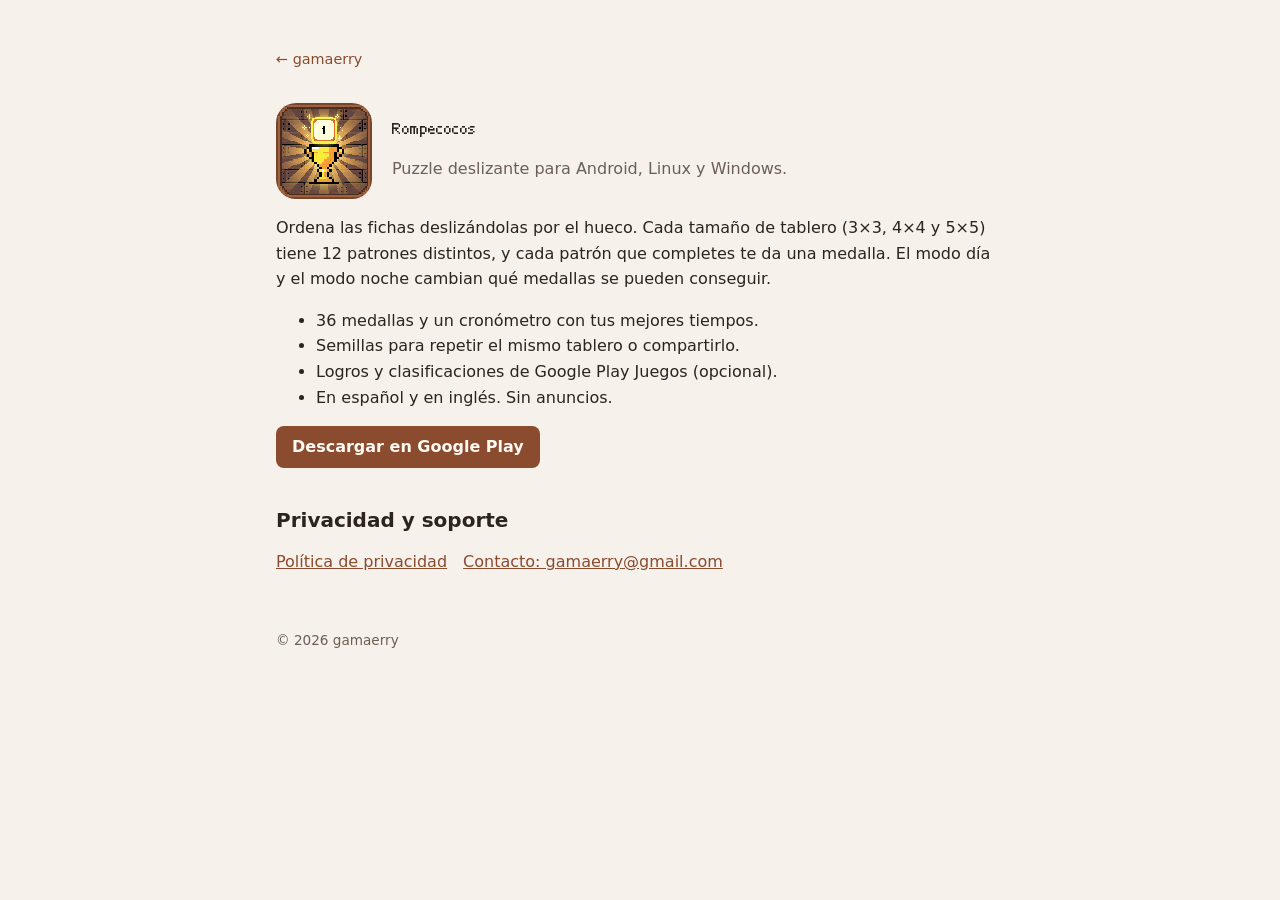
==== rompecocos/index.html @ 7a66d0df "primera version del portafolio con la pagina y la politica de privacidad de Rompecocos Co-Authored-B" ====
<!DOCTYPE html>
<html lang="es">
<head>
<meta charset="UTF-8">
<meta name="viewport" content="width=device-width, initial-scale=1.0">
<title>Rompecocos</title>
<meta name="description" content="Rompecocos: puzzle deslizante para Android con 36 medallas, modo día y noche y logros de Google Play Juegos.">
<link rel="icon" href="icono.png">
<link rel="stylesheet" href="../recursos/estilos.css">
</head>
<body>
<main>

<nav class="migas"><a href="../">← gamaerry</a></nav>

<div class="destacado">
  <img src="icono.png" alt="Icono de Rompecocos">
  <div>
    <h1 class="pixel">Rompecocos</h1>
    <p class="subtitulo">Puzzle deslizante para Android, Linux y Windows.</p>
  </div>
</div>

<p>Ordena las fichas deslizándolas por el hueco. Cada tamaño de tablero (3×3, 4×4 y 5×5) tiene 12 patrones distintos, y cada patrón que completes te da una medalla. El modo día y el modo noche cambian qué medallas se pueden conseguir.</p>
<ul>
  <li>36 medallas y un cronómetro con tus mejores tiempos.</li>
  <li>Semillas para repetir el mismo tablero o compartirlo.</li>
  <li>Logros y clasificaciones de Google Play Juegos (opcional).</li>
  <li>En español y en inglés. Sin anuncios.</li>
</ul>

<p class="enlaces">
  <a class="boton" href="https://play.google.com/store/apps/details?id=gamaerry.ochofichas">Descargar en Google Play</a>
</p>

<h2>Privacidad y soporte</h2>
<p class="enlaces">
  <a href="privacidad.html">Política de privacidad</a>
  <a href="mailto:gamaerry@gmail.com?subject=Rompecocos">Contacto: gamaerry@gmail.com</a>
</p>

<footer>© 2026 gamaerry</footer>

</main>
</body>
</html>
---- recursos/estilos.css ----
@font-face {
  font-family: "Pixelify Sans";
  src: url("PixelifySans-VariableFont_wght.ttf") format("truetype");
  font-weight: 400 700;
  font-display: swap;
}

:root {
  --fondo: #f6f1ea;
  --superficie: #fffaf3;
  --texto: #2b2420;
  --texto-suave: #6b5f57;
  --borde: #e2d6c8;
  --acento: #8a4b2f;
  --acento-suave: #f0e1d4;
  color-scheme: light;
}

@media (prefers-color-scheme: dark) {
  :root {
    --fondo: #1c1816;
    --superficie: #25201d;
    --texto: #eee6de;
    --texto-suave: #b3a79d;
    --borde: #3a322d;
    --acento: #e0a17f;
    --acento-suave: #3a2a22;
    color-scheme: dark;
  }
}

* { box-sizing: border-box; }

body {
  margin: 0;
  background: var(--fondo);
  color: var(--texto);
  font-family: system-ui, -apple-system, "Segoe UI", Roboto, sans-serif;
  line-height: 1.6;
}

main {
  max-width: 760px;
  margin: 0 auto;
  padding: 48px 16px 64px;
}

a { color: var(--acento); }
a:hover { text-decoration-thickness: 2px; }

h1, h2, h3 { line-height: 1.25; }
h1 { font-size: 2rem; margin: 0 0 8px; }
h2 { font-size: 1.25rem; margin: 40px 0 12px; }
h3 { font-size: 1.05rem; margin: 0 0 4px; }

.pixel { font-family: "Pixelify Sans", system-ui, sans-serif; font-weight: 600; }

.subtitulo { color: var(--texto-suave); margin: 0; }

.migas { font-size: .9rem; margin-bottom: 32px; }
.migas a { text-decoration: none; }

.tarjeta {
  background: var(--superficie);
  border: 1px solid var(--borde);
  border-radius: 12px;
  padding: 20px;
}

.destacado {
  display: flex;
  gap: 20px;
  align-items: center;
}
.destacado img {
  width: 96px;
  height: 96px;
  border-radius: 20px;
  image-rendering: pixelated;
  flex-shrink: 0;
}
.destacado p { margin: 4px 0 12px; }

.enlaces { display: flex; flex-wrap: wrap; gap: 8px 16px; }

.boton {
  display: inline-block;
  background: var(--acento);
  color: var(--superficie);
  text-decoration: none;
  padding: 8px 16px;
  border-radius: 8px;
  font-weight: 600;
}
.boton:hover { opacity: .9; }

.proyectos {
  list-style: none;
  padding: 0;
  margin: 0;
  display: grid;
  gap: 12px;
}
.proyectos li { padding: 16px 20px; }
.proyectos p { margin: 0; color: var(--texto-suave); font-size: .95rem; }
.etiqueta {
  display: inline-block;
  font-size: .75rem;
  background: var(--acento-suave);
  color: var(--texto);
  padding: 1px 8px;
  border-radius: 999px;
  margin-left: 6px;
  vertical-align: middle;
}

.politica h2 { font-size: 1.1rem; margin-top: 28px; }
.politica ul { padding-left: 20px; }
.idiomas { margin: 16px 0 32px; }
hr { border: 0; border-top: 1px solid var(--borde); margin: 48px 0; }

footer {
  color: var(--texto-suave);
  font-size: .85rem;
  margin-top: 56px;
}

@media (max-width: 520px) {
  .destacado { flex-direction: column; align-items: flex-start; }
  h1 { font-size: 1.6rem; }
}
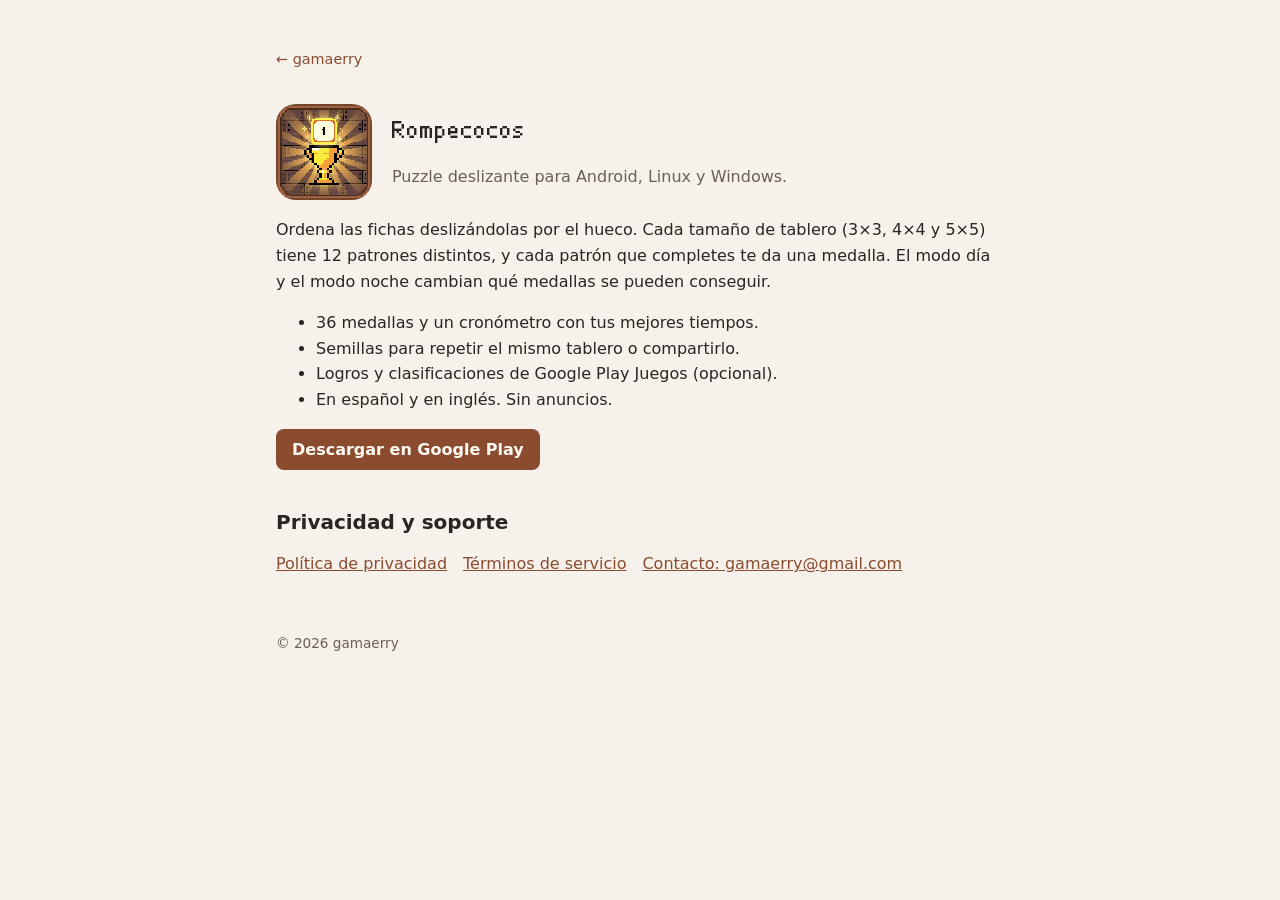
==== commit 4aea2ec7: "terminos de servicio de Rompecocos Co-Authored-By: Claude Opus 5.5 <noreply@anthropic.com>" ====
--- a/rompecocos/index.html
+++ b/rompecocos/index.html
@@ -36,6 +36,7 @@
 <h2>Privacidad y soporte</h2>
 <p class="enlaces">
   <a href="privacidad.html">Política de privacidad</a>
+  <a href="terminos.html">Términos de servicio</a>
   <a href="mailto:gamaerry@gmail.com?subject=Rompecocos">Contacto: gamaerry@gmail.com</a>
 </p>
 
--- a/recursos/estilos.css
+++ b/recursos/estilos.css
@@ -53,7 +53,10 @@
 h2 { font-size: 1.25rem; margin: 40px 0 12px; }
 h3 { font-size: 1.05rem; margin: 0 0 4px; }
 
-.pixel { font-family: "Pixelify Sans", system-ui, sans-serif; font-weight: 600; }
+/* Pixelify Sans es mas baja que la letra del sistema: se agranda para que el titulo destaque */
+.pixel { font-family: "Pixelify Sans", system-ui, sans-serif; font-weight: 600; letter-spacing: .02em; }
+h1.pixel { font-size: 3rem; line-height: 1.1; }
+h3.pixel { font-size: 1.9rem; line-height: 1.1; margin-bottom: 4px; }
 
 .subtitulo { color: var(--texto-suave); margin: 0; }
 
@@ -128,4 +131,5 @@
 @media (max-width: 520px) {
   .destacado { flex-direction: column; align-items: flex-start; }
   h1 { font-size: 1.6rem; }
+  h1.pixel { font-size: 2.4rem; }
 }
